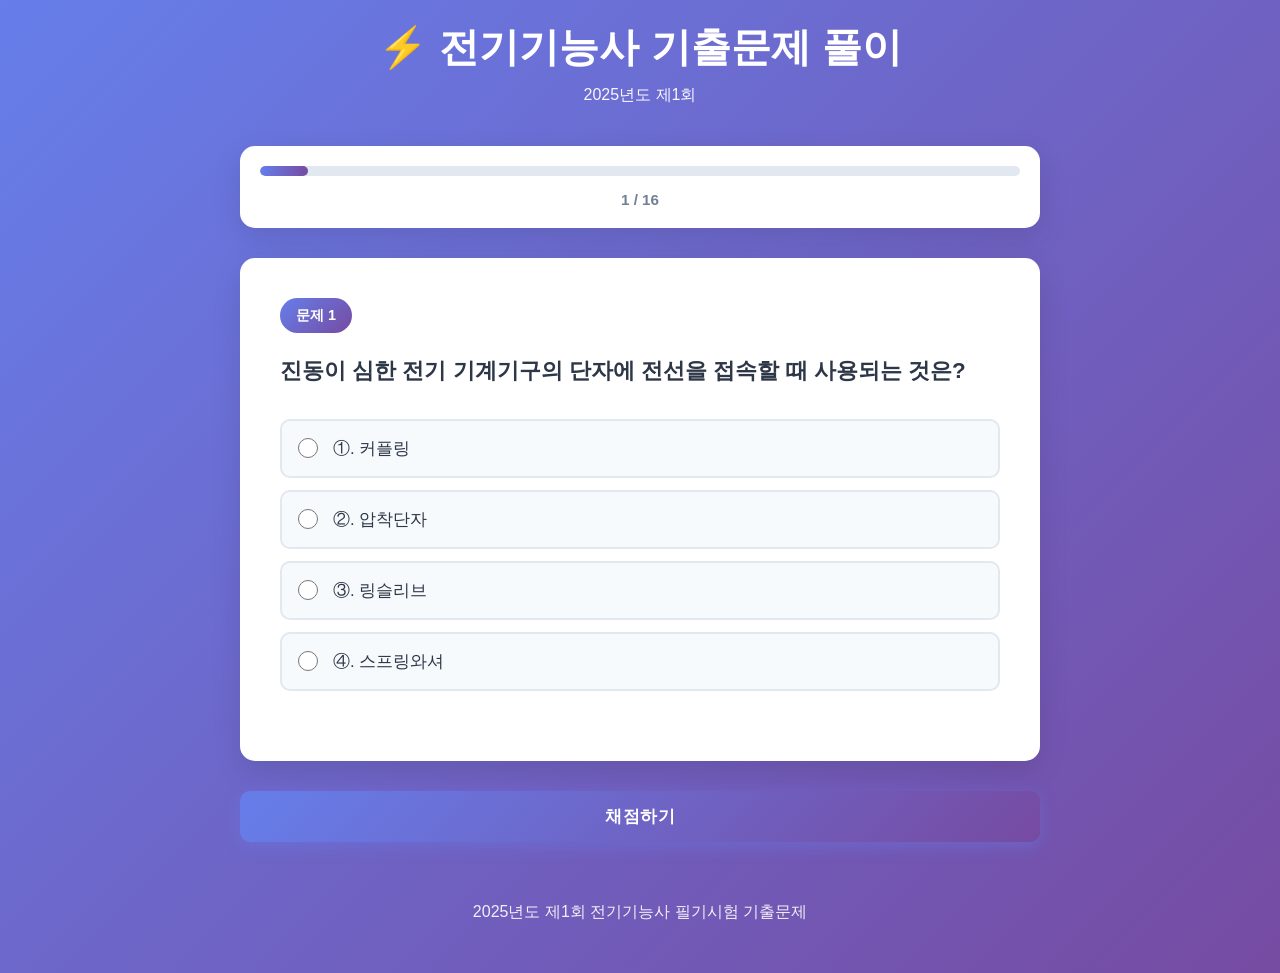
==== index.html @ 712843f0 "Add electric technician practice quiz website" ====
<!DOCTYPE html>
<html lang="ko">
<head>
    <meta charset="UTF-8">
    <meta name="viewport" content="width=device-width, initial-scale=1.0">
    <title>⚡ 전기기능사 기출문제 풀이</title>
    <link rel="stylesheet" href="style.css">
</head>
<body>
    <div class="container">
        <!-- 헤더 -->
        <header class="header">
            <h1>⚡ 전기기능사 기출문제 풀이</h1>
            <p class="subtitle">2025년도 제1회</p>
        </header>

        <!-- 진행 상황 -->
        <div class="progress-section">
            <div class="progress-bar">
                <div class="progress-fill" id="progressFill"></div>
            </div>
            <p class="progress-text">
                <span id="currentQuestion">1</span> / <span id="totalQuestions">16</span>
            </p>
        </div>

        <!-- 메인 컨텐츠 -->
        <main class="quiz-container">
            <!-- 문제 카드 -->
            <div class="question-card">
                <div class="question-number" id="questionNumber">문제 1</div>
                <div class="question-text" id="questionText">로딩 중...</div>
                
                <!-- 선택지 -->
                <div class="options-section">
                    <div class="options" id="optionsContainer">
                        <!-- JavaScript로 동적 생성 -->
                    </div>
                </div>

                <!-- 채점 결과 -->
                <div class="result-section" id="resultSection" style="display:none;">
                    <div class="result-message" id="resultMessage"></div>
                    <div class="correct-answer" id="correctAnswer"></div>
                </div>
            </div>

            <!-- 버튼 -->
            <div class="button-group">
                <button class="btn btn-submit" id="submitBtn">채점하기</button>
                <button class="btn btn-next" id="nextBtn" style="display:none;">다음 문제</button>
            </div>

            <!-- 완료 메시지 -->
            <div class="completion-section" id="completionSection" style="display:none;">
                <h2>모든 문제를 풀었습니다! 🎉</h2>
                <div class="final-score">
                    <p class="score-text">최종 성적</p>
                    <p class="score-number"><span id="finalScore">0</span> / 16</p>
                    <p class="score-percent"><span id="scorePercent">0</span>%</p>
                </div>
                <button class="btn btn-restart" id="restartBtn">처음부터 시작</button>
            </div>
        </main>

        <!-- 푸터 -->
        <footer class="footer">
            <p>2025년도 제1회 전기기능사 필기시험 기출문제</p>
        </footer>
    </div>

    <script src="app.js"></script>
</body>
</html>
---- style.css ----
* {
    margin: 0;
    padding: 0;
    box-sizing: border-box;
}

:root {
    --primary-color: #667eea;
    --secondary-color: #764ba2;
    --success-color: #48bb78;
    --danger-color: #f56565;
    --warning-color: #ed8936;
    --light-bg: #f7fafc;
    --white: #ffffff;
    --dark-text: #2d3748;
    --light-text: #718096;
}

body {
    font-family: -apple-system, BlinkMacSystemFont, 'Segoe UI', 'Roboto', 'Oxygen', 'Ubuntu', 'Cantarell', sans-serif;
    background: linear-gradient(135deg, var(--primary-color) 0%, var(--secondary-color) 100%);
    min-height: 100vh;
    padding: 20px;
    color: var(--dark-text);
}

.container {
    max-width: 800px;
    margin: 0 auto;
}

/* 헤더 */
.header {
    text-align: center;
    color: var(--white);
    margin-bottom: 40px;
    animation: slideDown 0.6s ease-out;
}

.header h1 {
    font-size: 2.5rem;
    margin-bottom: 10px;
    font-weight: 700;
}

.header .subtitle {
    font-size: 1rem;
    opacity: 0.95;
    font-weight: 300;
}

/* 진행 상황 */
.progress-section {
    background: var(--white);
    border-radius: 15px;
    padding: 20px;
    margin-bottom: 30px;
    box-shadow: 0 10px 30px rgba(0, 0, 0, 0.1);
    animation: slideUp 0.6s ease-out 0.1s both;
}

.progress-bar {
    width: 100%;
    height: 10px;
    background: #e2e8f0;
    border-radius: 10px;
    overflow: hidden;
    margin-bottom: 15px;
}

.progress-fill {
    height: 100%;
    background: linear-gradient(90deg, var(--primary-color), var(--secondary-color));
    border-radius: 10px;
    width: 6.25%;
    transition: width 0.4s ease;
}

.progress-text {
    text-align: center;
    color: var(--light-text);
    font-weight: 600;
    font-size: 0.95rem;
}

/* 퀴즈 컨테이너 */
.quiz-container {
    animation: slideUp 0.6s ease-out 0.2s both;
}

/* 문제 카드 */
.question-card {
    background: var(--white);
    border-radius: 15px;
    padding: 40px;
    margin-bottom: 30px;
    box-shadow: 0 10px 30px rgba(0, 0, 0, 0.1);
    animation: fadeIn 0.4s ease-out 0.3s both;
}

.question-number {
    display: inline-block;
    background: linear-gradient(135deg, var(--primary-color), var(--secondary-color));
    color: var(--white);
    padding: 8px 16px;
    border-radius: 20px;
    font-weight: 600;
    margin-bottom: 20px;
    font-size: 0.9rem;
}

.question-text {
    font-size: 1.4rem;
    font-weight: 600;
    margin-bottom: 30px;
    color: var(--dark-text);
    line-height: 1.6;
}

/* 선택지 */
.options-section {
    margin: 30px 0;
}

.options {
    display: flex;
    flex-direction: column;
    gap: 12px;
}

.option {
    display: flex;
    align-items: center;
    padding: 16px;
    border: 2px solid #e2e8f0;
    border-radius: 10px;
    cursor: pointer;
    transition: all 0.3s ease;
    background: var(--light-bg);
}

.option:hover {
    border-color: var(--primary-color);
    background: #f0f4ff;
}

.option input[type="radio"] {
    width: 20px;
    height: 20px;
    margin-right: 15px;
    cursor: pointer;
    accent-color: var(--primary-color);
}

.option label {
    flex: 1;
    cursor: pointer;
    font-size: 1.05rem;
    font-weight: 500;
}

.option.selected {
    border-color: var(--primary-color);
    background: #f0f4ff;
}

/* 결과 섹션 */
.result-section {
    margin-top: 30px;
    padding: 20px;
    border-radius: 10px;
    animation: slideUp 0.4s ease-out;
}

.result-message {
    font-size: 1.3rem;
    font-weight: 700;
    margin-bottom: 15px;
    padding: 15px;
    border-radius: 8px;
    text-align: center;
}

.result-message.correct {
    background: #c6f6d5;
    color: var(--success-color);
}

.result-message.incorrect {
    background: #fed7d7;
    color: var(--danger-color);
}

.correct-answer {
    background: #edf2f7;
    padding: 15px;
    border-left: 4px solid var(--primary-color);
    border-radius: 5px;
    font-size: 0.95rem;
    color: var(--dark-text);
}

/* 버튼 */
.button-group {
    display: flex;
    gap: 15px;
    margin-bottom: 30px;
    animation: slideUp 0.6s ease-out 0.4s both;
}

.btn {
    flex: 1;
    padding: 14px 30px;
    border: none;
    border-radius: 10px;
    font-size: 1.05rem;
    font-weight: 600;
    cursor: pointer;
    transition: all 0.3s ease;
    text-transform: uppercase;
    letter-spacing: 0.5px;
}

.btn-submit {
    background: linear-gradient(135deg, var(--primary-color), var(--secondary-color));
    color: var(--white);
    box-shadow: 0 5px 15px rgba(102, 126, 234, 0.4);
}

.btn-submit:hover {
    transform: translateY(-3px);
    box-shadow: 0 8px 20px rgba(102, 126, 234, 0.5);
}

.btn-submit:disabled {
    opacity: 0.5;
    cursor: not-allowed;
    transform: none;
}

.btn-next {
    background: var(--success-color);
    color: var(--white);
    box-shadow: 0 5px 15px rgba(72, 187, 120, 0.4);
}

.btn-next:hover {
    transform: translateY(-3px);
    box-shadow: 0 8px 20px rgba(72, 187, 120, 0.5);
}

.btn-restart {
    background: linear-gradient(135deg, var(--primary-color), var(--secondary-color));
    color: var(--white);
    box-shadow: 0 5px 15px rgba(102, 126, 234, 0.4);
}

.btn-restart:hover {
    transform: translateY(-3px);
    box-shadow: 0 8px 20px rgba(102, 126, 234, 0.5);
}

/* 완료 섹션 */
.completion-section {
    background: var(--white);
    border-radius: 15px;
    padding: 50px 40px;
    text-align: center;
    box-shadow: 0 10px 30px rgba(0, 0, 0, 0.1);
    animation: zoomIn 0.5s ease-out;
}

.completion-section h2 {
    font-size: 2rem;
    margin-bottom: 30px;
    color: var(--dark-text);
}

.final-score {
    background: linear-gradient(135deg, var(--primary-color), var(--secondary-color));
    color: var(--white);
    padding: 30px;
    border-radius: 15px;
    margin-bottom: 30px;
}

.score-text {
    font-size: 1rem;
    opacity: 0.95;
    margin-bottom: 10px;
}

.score-number {
    font-size: 3rem;
    font-weight: 700;
    margin-bottom: 10px;
}

.score-percent {
    font-size: 1.5rem;
    opacity: 0.9;
}

/* 푸터 */
.footer {
    text-align: center;
    color: var(--white);
    padding: 30px 0;
    opacity: 0.9;
}

/* 애니메이션 */
@keyframes slideDown {
    from {
        opacity: 0;
        transform: translateY(-30px);
    }
    to {
        opacity: 1;
        transform: translateY(0);
    }
}

@keyframes slideUp {
    from {
        opacity: 0;
        transform: translateY(30px);
    }
    to {
        opacity: 1;
        transform: translateY(0);
    }
}

@keyframes fadeIn {
    from {
        opacity: 0;
    }
    to {
        opacity: 1;
    }
}

@keyframes zoomIn {
    from {
        opacity: 0;
        transform: scale(0.95);
    }
    to {
        opacity: 1;
        transform: scale(1);
    }
}

/* 반응형 디자인 */
@media (max-width: 768px) {
    .header h1 {
        font-size: 2rem;
    }

    .question-card {
        padding: 25px;
    }

    .question-text {
        font-size: 1.2rem;
    }

    .button-group {
        flex-direction: column;
    }

    .btn {
        width: 100%;
    }

    .completion-section {
        padding: 30px 20px;
    }

    .score-number {
        font-size: 2.5rem;
    }
}

@media (max-width: 480px) {
    body {
        padding: 10px;
    }

    .header h1 {
        font-size: 1.5rem;
    }

    .header .subtitle {
        font-size: 0.9rem;
    }

    .question-card {
        padding: 15px;
    }

    .question-text {
        font-size: 1.1rem;
    }

    .option {
        padding: 12px;
    }

    .option label {
        font-size: 0.95rem;
    }
}
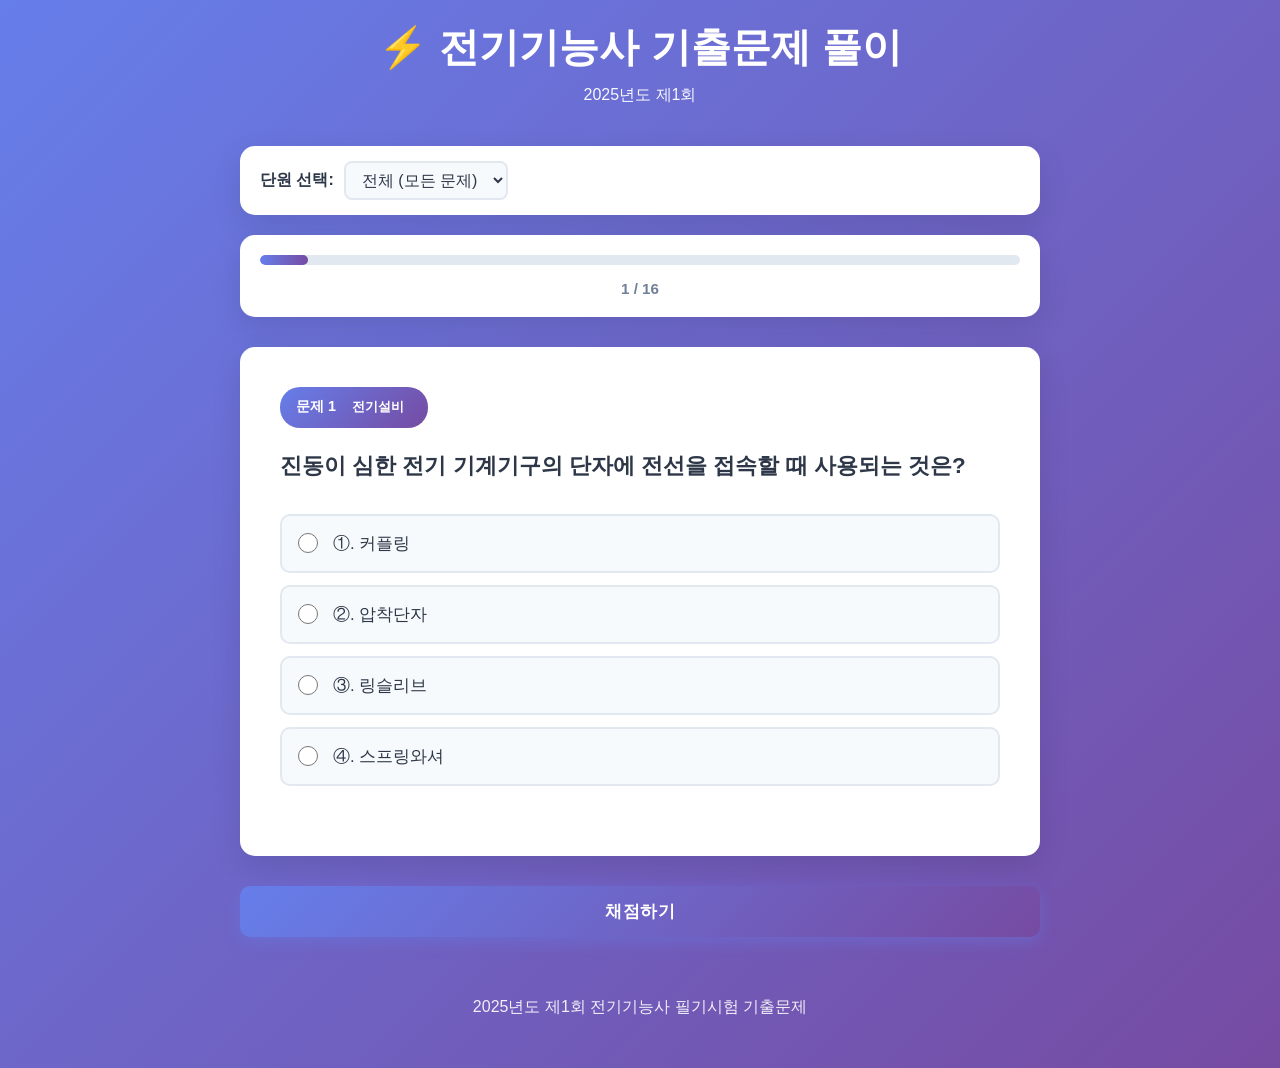
==== commit c6b54ffe: "Add category filtering and explanations from docx" ====
--- a/index.html
+++ b/index.html
@@ -13,6 +13,17 @@
             <h1>⚡ 전기기능사 기출문제 풀이</h1>
             <p class="subtitle">2025년도 제1회</p>
         </header>
+
+        <!-- 카테고리 선택 -->
+        <div class="category-section">
+            <label for="categorySelect">단원 선택:</label>
+            <select id="categorySelect">
+                <option value="all">전체 (모든 문제)</option>
+                <option value="전기이론">전기이론</option>
+                <option value="전기기기">전기기기</option>
+                <option value="전기설비">전기설비</option>
+            </select>
+        </div>
 
         <!-- 진행 상황 -->
         <div class="progress-section">
--- a/style.css
+++ b/style.css
@@ -14,6 +14,9 @@
     --white: #ffffff;
     --dark-text: #2d3748;
     --light-text: #718096;
+    --category-electrical-theory: #3182ce;
+    --category-electrical-machine: #d69e2e;
+    --category-electrical-equipment: #c53030;
 }
 
 body {
@@ -27,6 +30,41 @@
 .container {
     max-width: 800px;
     margin: 0 auto;
+}
+
+/* 카테고리 선택 */
+.category-section {
+    background: var(--white);
+    border-radius: 15px;
+    padding: 15px 20px;
+    margin-bottom: 20px;
+    box-shadow: 0 10px 30px rgba(0, 0, 0, 0.1);
+    display: flex;
+    align-items: center;
+    gap: 10px;
+    animation: slideUp 0.6s ease-out both;
+}
+
+.category-section label {
+    font-weight: 600;
+    color: var(--dark-text);
+}
+
+.category-section select {
+    padding: 8px 12px;
+    border: 2px solid #e2e8f0;
+    border-radius: 8px;
+    font-size: 1rem;
+    cursor: pointer;
+    transition: all 0.3s ease;
+    background: var(--light-bg);
+    color: var(--dark-text);
+}
+
+.category-section select:hover,
+.category-section select:focus {
+    border-color: var(--primary-color);
+    outline: none;
 }
 
 /* 헤더 */
@@ -107,6 +145,42 @@
     font-weight: 600;
     margin-bottom: 20px;
     font-size: 0.9rem;
+}
+
+.question-number.electrical-theory {
+    background: linear-gradient(135deg, #3182ce, #2c5aa0);
+}
+
+.question-number.electrical-machine {
+    background: linear-gradient(135deg, #d69e2e, #b7791f);
+}
+
+.question-number.electrical-equipment {
+    background: linear-gradient(135deg, #c53030, #9b2c2c);
+}
+
+.category-badge {
+    display: inline-block;
+    font-size: 0.8rem;
+    padding: 4px 8px;
+    border-radius: 4px;
+    margin-left: 8px;
+    font-weight: 600;
+}
+
+.category-badge.electrical-theory {
+    background: rgba(49, 130, 206, 0.2);
+    color: #3182ce;
+}
+
+.category-badge.electrical-machine {
+    background: rgba(214, 158, 46, 0.2);
+    color: #d69e2e;
+}
+
+.category-badge.electrical-equipment {
+    background: rgba(197, 48, 48, 0.2);
+    color: #c53030;
 }
 
 .question-text {
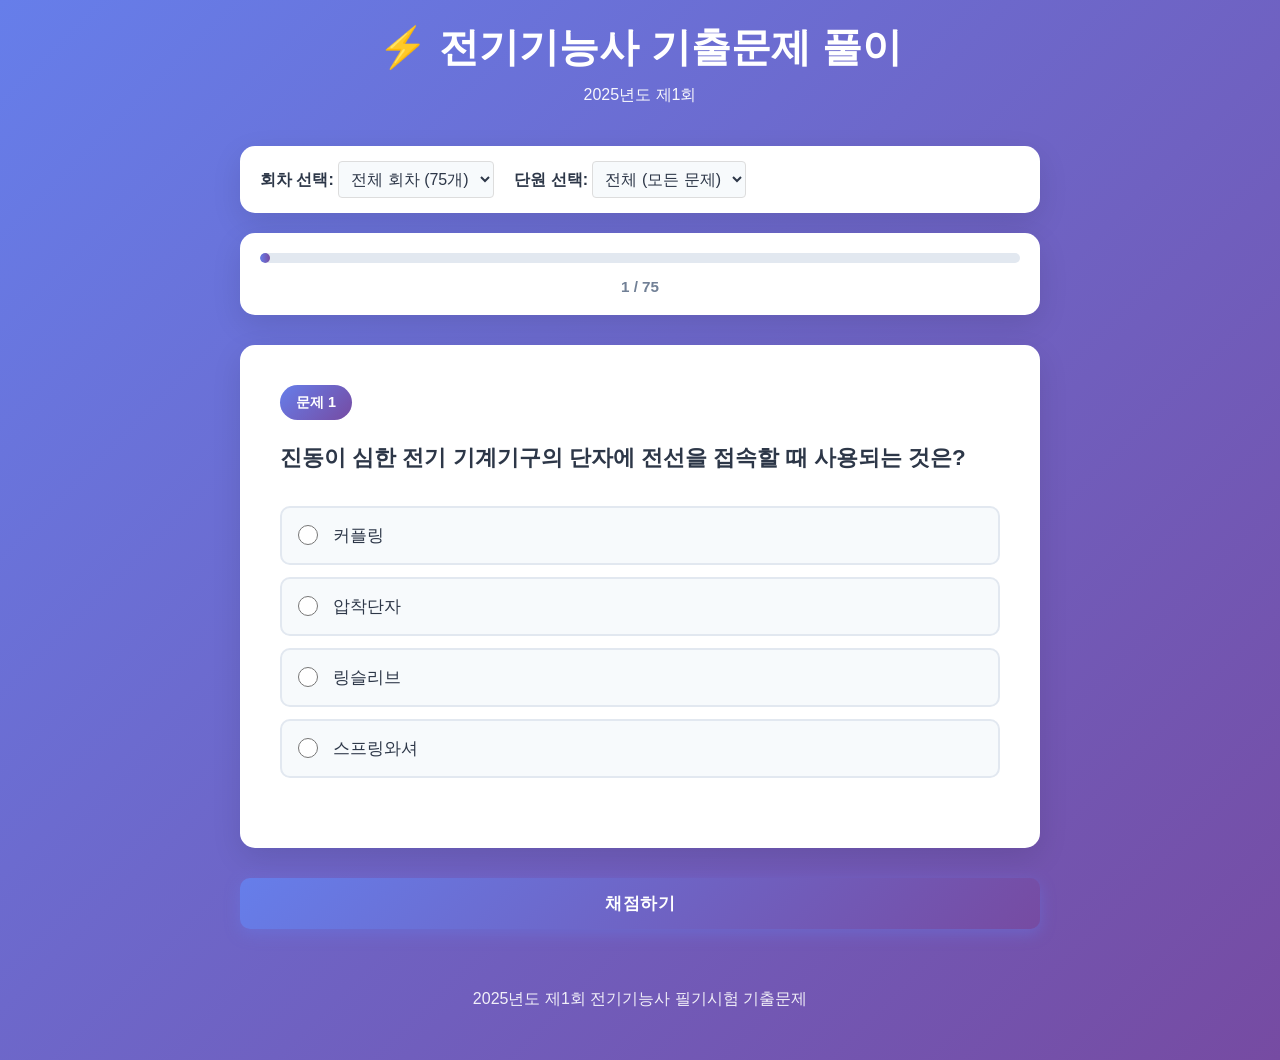
==== commit 3545ab51: "문제 추가" ====
--- a/index.html
+++ b/index.html
@@ -14,15 +14,30 @@
             <p class="subtitle">2025년도 제1회</p>
         </header>
 
-        <!-- 카테고리 선택 -->
+        <!-- 카테고리 및 회차 선택 -->
         <div class="category-section">
-            <label for="categorySelect">단원 선택:</label>
-            <select id="categorySelect">
-                <option value="all">전체 (모든 문제)</option>
-                <option value="전기이론">전기이론</option>
-                <option value="전기기기">전기기기</option>
-                <option value="전기설비">전기설비</option>
-            </select>
+            <div style="display: flex; gap: 20px; flex-wrap: wrap; align-items: center;">
+                <div>
+                    <label for="examSelect" style="font-weight: 600;">회차 선택:</label>
+                    <select id="examSelect" style="padding: 8px; border-radius: 4px; border: 1px solid #ddd;">
+                        <option value="all">전체 회차 (75개)</option>
+                        <option value="제1회">제1회 (32개)</option>
+                        <option value="제2회">제2회 (16개)</option>
+                        <option value="제3회">제3회 (12개)</option>
+                        <option value="제4회">제4회 (15개)</option>
+                    </select>
+                </div>
+                
+                <div>
+                    <label for="categorySelect" style="font-weight: 600;">단원 선택:</label>
+                    <select id="categorySelect" style="padding: 8px; border-radius: 4px; border: 1px solid #ddd;">
+                        <option value="all">전체 (모든 문제)</option>
+                        <option value="전기이론">전기이론</option>
+                        <option value="전기기기">전기기기</option>
+                        <option value="전기설비">전기설비</option>
+                    </select>
+                </div>
+            </div>
         </div>
 
         <!-- 진행 상황 -->
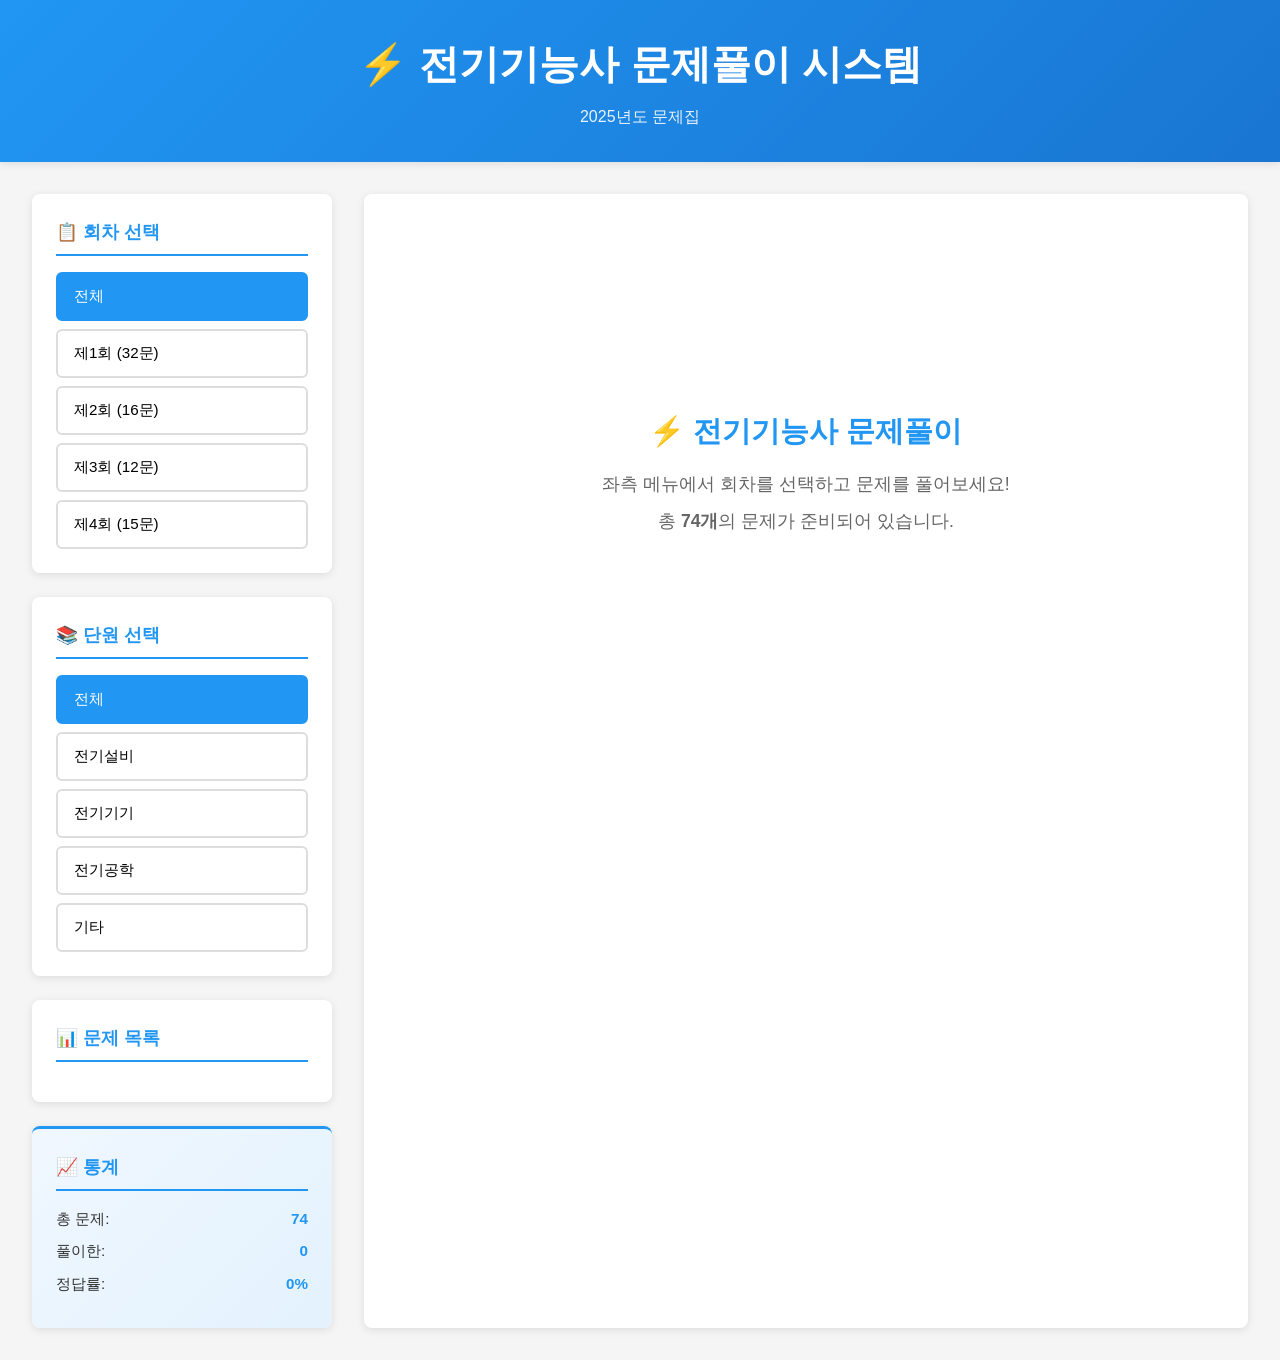
==== commit 36c1aa2e: "리셋" ====
--- a/index.html
+++ b/index.html
@@ -3,96 +3,125 @@
 <head>
     <meta charset="UTF-8">
     <meta name="viewport" content="width=device-width, initial-scale=1.0">
-    <title>⚡ 전기기능사 기출문제 풀이</title>
+    <title>전기기능사 문제풀이 | 2025년도</title>
     <link rel="stylesheet" href="style.css">
 </head>
 <body>
     <div class="container">
         <!-- 헤더 -->
         <header class="header">
-            <h1>⚡ 전기기능사 기출문제 풀이</h1>
-            <p class="subtitle">2025년도 제1회</p>
+            <h1>⚡ 전기기능사 문제풀이 시스템</h1>
+            <p class="subtitle">2025년도 문제집</p>
         </header>
 
-        <!-- 카테고리 및 회차 선택 -->
-        <div class="category-section">
-            <div style="display: flex; gap: 20px; flex-wrap: wrap; align-items: center;">
-                <div>
-                    <label for="examSelect" style="font-weight: 600;">회차 선택:</label>
-                    <select id="examSelect" style="padding: 8px; border-radius: 4px; border: 1px solid #ddd;">
-                        <option value="all">전체 회차 (75개)</option>
-                        <option value="제1회">제1회 (32개)</option>
-                        <option value="제2회">제2회 (16개)</option>
-                        <option value="제3회">제3회 (12개)</option>
-                        <option value="제4회">제4회 (15개)</option>
-                    </select>
+        <!-- 메인 콘텐츠 -->
+        <main class="main-content">
+            <!-- 좌측 메뉴 -->
+            <aside class="sidebar">
+                <div class="menu-section">
+                    <h3>📋 회차 선택</h3>
+                    <div class="exam-buttons">
+                        <button class="exam-btn active" data-exam="all">전체</button>
+                        <button class="exam-btn" data-exam="제1회">제1회 (32문)</button>
+                        <button class="exam-btn" data-exam="제2회">제2회 (16문)</button>
+                        <button class="exam-btn" data-exam="제3회">제3회 (12문)</button>
+                        <button class="exam-btn" data-exam="제4회">제4회 (15문)</button>
+                    </div>
                 </div>
-                
-                <div>
-                    <label for="categorySelect" style="font-weight: 600;">단원 선택:</label>
-                    <select id="categorySelect" style="padding: 8px; border-radius: 4px; border: 1px solid #ddd;">
-                        <option value="all">전체 (모든 문제)</option>
-                        <option value="전기이론">전기이론</option>
-                        <option value="전기기기">전기기기</option>
-                        <option value="전기설비">전기설비</option>
-                    </select>
+
+                <div class="menu-section">
+                    <h3>📚 단원 선택</h3>
+                    <div class="category-buttons">
+                        <button class="category-btn active" data-category="all">전체</button>
+                        <button class="category-btn" data-category="전기설비">전기설비</button>
+                        <button class="category-btn" data-category="전기기기">전기기기</button>
+                        <button class="category-btn" data-category="전기공학">전기공학</button>
+                        <button class="category-btn" data-category="기타">기타</button>
+                    </div>
                 </div>
-            </div>
-        </div>
 
-        <!-- 진행 상황 -->
-        <div class="progress-section">
-            <div class="progress-bar">
-                <div class="progress-fill" id="progressFill"></div>
-            </div>
-            <p class="progress-text">
-                <span id="currentQuestion">1</span> / <span id="totalQuestions">16</span>
-            </p>
-        </div>
-
-        <!-- 메인 컨텐츠 -->
-        <main class="quiz-container">
-            <!-- 문제 카드 -->
-            <div class="question-card">
-                <div class="question-number" id="questionNumber">문제 1</div>
-                <div class="question-text" id="questionText">로딩 중...</div>
-                
-                <!-- 선택지 -->
-                <div class="options-section">
-                    <div class="options" id="optionsContainer">
+                <div class="menu-section">
+                    <h3>📊 문제 목록</h3>
+                    <div class="problem-list" id="problemList">
                         <!-- JavaScript로 동적 생성 -->
                     </div>
                 </div>
 
-                <!-- 채점 결과 -->
-                <div class="result-section" id="resultSection" style="display:none;">
-                    <div class="result-message" id="resultMessage"></div>
-                    <div class="correct-answer" id="correctAnswer"></div>
+                <div class="menu-section stats">
+                    <h3>📈 통계</h3>
+                    <div class="stat-info">
+                        <div>총 문제: <span id="totalProblems">0</span></div>
+                        <div>풀이한: <span id="solvedProblems">0</span></div>
+                        <div>정답률: <span id="correctRate">0%</span></div>
+                    </div>
                 </div>
-            </div>
+            </aside>
 
-            <!-- 버튼 -->
-            <div class="button-group">
-                <button class="btn btn-submit" id="submitBtn">채점하기</button>
-                <button class="btn btn-next" id="nextBtn" style="display:none;">다음 문제</button>
-            </div>
+            <!-- 우측 콘텐츠 -->
+            <section class="content">
+                <!-- 문제 내용 -->
+                <div class="problem-container" id="problemContainer">
+                    <div class="loading">
+                        <p>📚 문제를 불러오는 중...</p>
+                    </div>
+                </div>
 
-            <!-- 완료 메시지 -->
-            <div class="completion-section" id="completionSection" style="display:none;">
-                <h2>모든 문제를 풀었습니다! 🎉</h2>
-                <div class="final-score">
-                    <p class="score-text">최종 성적</p>
-                    <p class="score-number"><span id="finalScore">0</span> / 16</p>
-                    <p class="score-percent"><span id="scorePercent">0</span>%</p>
+                <!-- 문제 상세 정보 -->
+                <div class="problem-detail" id="problemDetail" style="display: none;">
+                    <!-- 문제 정보 -->
+                    <div class="problem-header">
+                        <div class="problem-number">문제 <span id="detailNumber">0</span></div>
+                        <div class="problem-exam">
+                            <span id="detailExam">제1회</span>
+                        </div>
+                    </div>
+
+                    <!-- 문제 텍스트 -->
+                    <div class="problem-text" id="detailQuestion">
+                        <!-- JavaScript로 설정 -->
+                    </div>
+
+                    <!-- 선택지 -->
+                    <div class="options-container">
+                        <div class="option" data-index="0">
+                            <span class="option-symbol">①</span>
+                            <span class="option-text" id="option0"><!-- JavaScript로 설정 --></span>
+                        </div>
+                        <div class="option" data-index="1">
+                            <span class="option-symbol">②</span>
+                            <span class="option-text" id="option1"><!-- JavaScript로 설정 --></span>
+                        </div>
+                        <div class="option" data-index="2">
+                            <span class="option-symbol">③</span>
+                            <span class="option-text" id="option2"><!-- JavaScript로 설정 --></span>
+                        </div>
+                        <div class="option" data-index="3">
+                            <span class="option-symbol">④</span>
+                            <span class="option-text" id="option3"><!-- JavaScript로 설정 --></span>
+                        </div>
+                    </div>
+
+                    <!-- 결과 표시 -->
+                    <div class="result-container" id="resultContainer" style="display: none;">
+                        <div class="result" id="resultMessage">
+                            <!-- JavaScript로 설정 -->
+                        </div>
+
+                        <!-- 설명 -->
+                        <div class="explanation" id="explanation">
+                            <!-- JavaScript로 설정 -->
+                        </div>
+
+                        <!-- 네비게이션 -->
+                        <div class="navigation">
+                            <button id="prevBtn" class="nav-btn">← 이전</button>
+                            <button id="nextBtn" class="nav-btn">다음 →</button>
+                            <button id="resetBtn" class="nav-btn reset">다시 풀기</button>
+                        </div>
+                    </div>
                 </div>
-                <button class="btn btn-restart" id="restartBtn">처음부터 시작</button>
-            </div>
+            </section>
         </main>
-
-        <!-- 푸터 -->
-        <footer class="footer">
-            <p>2025년도 제1회 전기기능사 필기시험 기출문제</p>
-        </footer>
     </div>
 
     <script src="app.js"></script>
--- a/style.css
+++ b/style.css
@@ -1,3 +1,7 @@
+/* ============================================================
+   전기기능사 문제풀이 시스템 - CSS 스타일시트
+   ============================================================ */
+
 * {
     margin: 0;
     padding: 0;
@@ -5,389 +9,267 @@
 }
 
 :root {
-    --primary-color: #667eea;
-    --secondary-color: #764ba2;
-    --success-color: #48bb78;
-    --danger-color: #f56565;
-    --warning-color: #ed8936;
-    --light-bg: #f7fafc;
-    --white: #ffffff;
-    --dark-text: #2d3748;
-    --light-text: #718096;
-    --category-electrical-theory: #3182ce;
-    --category-electrical-machine: #d69e2e;
-    --category-electrical-equipment: #c53030;
+    --primary-color: #2196F3;
+    --secondary-color: #4CAF50;
+    --danger-color: #f44336;
+    --warning-color: #ff9800;
+    --success-color: #4CAF50;
+    --bg-color: #f5f5f5;
+    --text-color: #333;
+    --border-color: #ddd;
+    --shadow: 0 2px 8px rgba(0, 0, 0, 0.1);
+    --shadow-lg: 0 4px 16px rgba(0, 0, 0, 0.15);
+}
+
+html {
+    scroll-behavior: smooth;
 }
 
 body {
-    font-family: -apple-system, BlinkMacSystemFont, 'Segoe UI', 'Roboto', 'Oxygen', 'Ubuntu', 'Cantarell', sans-serif;
-    background: linear-gradient(135deg, var(--primary-color) 0%, var(--secondary-color) 100%);
+    font-family: 'Segoe UI', Tahoma, Geneva, Verdana, sans-serif;
+    background-color: var(--bg-color);
+    color: var(--text-color);
+    line-height: 1.6;
+}
+
+/* ============================================================
+   컨테이너 및 레이아웃
+   ============================================================ */
+
+.container {
+    display: flex;
+    flex-direction: column;
     min-height: 100vh;
-    padding: 20px;
-    color: var(--dark-text);
-}
-
-.container {
-    max-width: 800px;
+}
+
+.header {
+    background: linear-gradient(135deg, var(--primary-color), #1976D2);
+    color: white;
+    padding: 2rem;
+    text-align: center;
+    box-shadow: var(--shadow);
+}
+
+.header h1 {
+    font-size: 2.5rem;
+    margin-bottom: 0.5rem;
+    font-weight: 700;
+}
+
+.subtitle {
+    font-size: 1rem;
+    opacity: 0.9;
+}
+
+.main-content {
+    display: flex;
+    flex: 1;
+    gap: 2rem;
+    padding: 2rem;
+    max-width: 1400px;
     margin: 0 auto;
-}
-
-/* 카테고리 선택 */
-.category-section {
-    background: var(--white);
-    border-radius: 15px;
-    padding: 15px 20px;
-    margin-bottom: 20px;
-    box-shadow: 0 10px 30px rgba(0, 0, 0, 0.1);
-    display: flex;
-    align-items: center;
-    gap: 10px;
-    animation: slideUp 0.6s ease-out both;
-}
-
-.category-section label {
-    font-weight: 600;
-    color: var(--dark-text);
-}
-
-.category-section select {
-    padding: 8px 12px;
-    border: 2px solid #e2e8f0;
+    width: 100%;
+}
+
+/* ============================================================
+   사이드바
+   ============================================================ */
+
+.sidebar {
+    width: 300px;
+    display: flex;
+    flex-direction: column;
+    gap: 1.5rem;
+}
+
+.menu-section {
+    background: white;
+    padding: 1.5rem;
     border-radius: 8px;
-    font-size: 1rem;
+    box-shadow: var(--shadow);
+}
+
+.menu-section h3 {
+    margin-bottom: 1rem;
+    font-size: 1.1rem;
+    color: var(--primary-color);
+    border-bottom: 2px solid var(--primary-color);
+    padding-bottom: 0.5rem;
+}
+
+/* ============================================================
+   버튼 스타일
+   ============================================================ */
+
+.exam-buttons,
+.category-buttons {
+    display: flex;
+    flex-direction: column;
+    gap: 0.5rem;
+}
+
+.exam-btn,
+.category-btn,
+.problem-item-btn {
+    background: white;
+    border: 2px solid var(--border-color);
+    padding: 0.75rem 1rem;
+    border-radius: 6px;
     cursor: pointer;
     transition: all 0.3s ease;
-    background: var(--light-bg);
-    color: var(--dark-text);
-}
-
-.category-section select:hover,
-.category-section select:focus {
+    text-align: left;
+    font-size: 0.95rem;
+}
+
+.exam-btn:hover,
+.category-btn:hover,
+.problem-item-btn:hover {
     border-color: var(--primary-color);
-    outline: none;
-}
-
-/* 헤더 */
-.header {
+    background-color: #f0f7ff;
+}
+
+.exam-btn.active,
+.category-btn.active {
+    background-color: var(--primary-color);
+    color: white;
+    border-color: var(--primary-color);
+}
+
+.problem-item-btn {
+    padding: 0.5rem 0.75rem;
+    font-size: 0.9rem;
+}
+
+.problem-item-btn.solved {
+    background-color: #e8f5e9;
+    border-color: var(--success-color);
+    color: var(--success-color);
+}
+
+.problem-item-btn.solved::before {
+    content: "✓ ";
+}
+
+/* ============================================================
+   문제 목록
+   ============================================================ */
+
+.problem-list {
+    display: grid;
+    grid-template-columns: repeat(2, 1fr);
+    gap: 0.5rem;
+    max-height: 300px;
+    overflow-y: auto;
+    padding-right: 0.5rem;
+}
+
+.problem-list::-webkit-scrollbar {
+    width: 6px;
+}
+
+.problem-list::-webkit-scrollbar-track {
+    background: var(--bg-color);
+}
+
+.problem-list::-webkit-scrollbar-thumb {
+    background: var(--border-color);
+    border-radius: 3px;
+}
+
+.problem-list::-webkit-scrollbar-thumb:hover {
+    background: #999;
+}
+
+/* ============================================================
+   통계
+   ============================================================ */
+
+.stats {
+    background: linear-gradient(135deg, #f0f7ff, #e3f2fd);
+    border-top: 3px solid var(--primary-color);
+}
+
+.stat-info {
+    font-size: 0.95rem;
+}
+
+.stat-info > div {
+    margin: 0.5rem 0;
+    display: flex;
+    justify-content: space-between;
+}
+
+.stat-info span {
+    font-weight: 700;
+    color: var(--primary-color);
+}
+
+/* ============================================================
+   메인 콘텐츠
+   ============================================================ */
+
+.content {
+    flex: 1;
+    background: white;
+    padding: 2rem;
+    border-radius: 8px;
+    box-shadow: var(--shadow);
+    min-height: 600px;
+}
+
+.loading {
     text-align: center;
-    color: var(--white);
-    margin-bottom: 40px;
-    animation: slideDown 0.6s ease-out;
-}
-
-.header h1 {
-    font-size: 2.5rem;
-    margin-bottom: 10px;
-    font-weight: 700;
-}
-
-.header .subtitle {
-    font-size: 1rem;
-    opacity: 0.95;
-    font-weight: 300;
-}
-
-/* 진행 상황 */
-.progress-section {
-    background: var(--white);
-    border-radius: 15px;
-    padding: 20px;
-    margin-bottom: 30px;
-    box-shadow: 0 10px 30px rgba(0, 0, 0, 0.1);
-    animation: slideUp 0.6s ease-out 0.1s both;
-}
-
-.progress-bar {
-    width: 100%;
-    height: 10px;
-    background: #e2e8f0;
-    border-radius: 10px;
-    overflow: hidden;
-    margin-bottom: 15px;
-}
-
-.progress-fill {
-    height: 100%;
-    background: linear-gradient(90deg, var(--primary-color), var(--secondary-color));
-    border-radius: 10px;
-    width: 6.25%;
-    transition: width 0.4s ease;
-}
-
-.progress-text {
+    padding: 2rem;
+    color: #999;
+}
+
+.loading p {
+    font-size: 1.2rem;
+}
+
+/* ============================================================
+   문제 컨테이너
+   ============================================================ */
+
+.problem-container {
     text-align: center;
-    color: var(--light-text);
-    font-weight: 600;
-    font-size: 0.95rem;
-}
-
-/* 퀴즈 컨테이너 */
-.quiz-container {
-    animation: slideUp 0.6s ease-out 0.2s both;
-}
-
-/* 문제 카드 */
-.question-card {
-    background: var(--white);
-    border-radius: 15px;
-    padding: 40px;
-    margin-bottom: 30px;
-    box-shadow: 0 10px 30px rgba(0, 0, 0, 0.1);
-    animation: fadeIn 0.4s ease-out 0.3s both;
-}
-
-.question-number {
-    display: inline-block;
-    background: linear-gradient(135deg, var(--primary-color), var(--secondary-color));
-    color: var(--white);
-    padding: 8px 16px;
-    border-radius: 20px;
-    font-weight: 600;
-    margin-bottom: 20px;
-    font-size: 0.9rem;
-}
-
-.question-number.electrical-theory {
-    background: linear-gradient(135deg, #3182ce, #2c5aa0);
-}
-
-.question-number.electrical-machine {
-    background: linear-gradient(135deg, #d69e2e, #b7791f);
-}
-
-.question-number.electrical-equipment {
-    background: linear-gradient(135deg, #c53030, #9b2c2c);
-}
-
-.category-badge {
-    display: inline-block;
-    font-size: 0.8rem;
-    padding: 4px 8px;
-    border-radius: 4px;
-    margin-left: 8px;
-    font-weight: 600;
-}
-
-.category-badge.electrical-theory {
-    background: rgba(49, 130, 206, 0.2);
-    color: #3182ce;
-}
-
-.category-badge.electrical-machine {
-    background: rgba(214, 158, 46, 0.2);
-    color: #d69e2e;
-}
-
-.category-badge.electrical-equipment {
-    background: rgba(197, 48, 48, 0.2);
-    color: #c53030;
-}
-
-.question-text {
-    font-size: 1.4rem;
-    font-weight: 600;
-    margin-bottom: 30px;
-    color: var(--dark-text);
-    line-height: 1.6;
-}
-
-/* 선택지 */
-.options-section {
-    margin: 30px 0;
-}
-
-.options {
-    display: flex;
-    flex-direction: column;
-    gap: 12px;
-}
-
-.option {
+}
+
+.problem-container.welcome {
     display: flex;
     align-items: center;
-    padding: 16px;
-    border: 2px solid #e2e8f0;
-    border-radius: 10px;
-    cursor: pointer;
-    transition: all 0.3s ease;
-    background: var(--light-bg);
-}
-
-.option:hover {
-    border-color: var(--primary-color);
-    background: #f0f4ff;
-}
-
-.option input[type="radio"] {
-    width: 20px;
-    height: 20px;
-    margin-right: 15px;
-    cursor: pointer;
-    accent-color: var(--primary-color);
-}
-
-.option label {
-    flex: 1;
-    cursor: pointer;
-    font-size: 1.05rem;
-    font-weight: 500;
-}
-
-.option.selected {
-    border-color: var(--primary-color);
-    background: #f0f4ff;
-}
-
-/* 결과 섹션 */
-.result-section {
-    margin-top: 30px;
-    padding: 20px;
-    border-radius: 10px;
-    animation: slideUp 0.4s ease-out;
-}
-
-.result-message {
-    font-size: 1.3rem;
-    font-weight: 700;
-    margin-bottom: 15px;
-    padding: 15px;
-    border-radius: 8px;
+    justify-content: center;
+    min-height: 500px;
+}
+
+.welcome-text {
     text-align: center;
 }
 
-.result-message.correct {
-    background: #c6f6d5;
-    color: var(--success-color);
-}
-
-.result-message.incorrect {
-    background: #fed7d7;
-    color: var(--danger-color);
-}
-
-.correct-answer {
-    background: #edf2f7;
-    padding: 15px;
-    border-left: 4px solid var(--primary-color);
-    border-radius: 5px;
-    font-size: 0.95rem;
-    color: var(--dark-text);
-}
-
-/* 버튼 */
-.button-group {
-    display: flex;
-    gap: 15px;
-    margin-bottom: 30px;
-    animation: slideUp 0.6s ease-out 0.4s both;
-}
-
-.btn {
-    flex: 1;
-    padding: 14px 30px;
-    border: none;
-    border-radius: 10px;
-    font-size: 1.05rem;
-    font-weight: 600;
-    cursor: pointer;
-    transition: all 0.3s ease;
-    text-transform: uppercase;
-    letter-spacing: 0.5px;
-}
-
-.btn-submit {
-    background: linear-gradient(135deg, var(--primary-color), var(--secondary-color));
-    color: var(--white);
-    box-shadow: 0 5px 15px rgba(102, 126, 234, 0.4);
-}
-
-.btn-submit:hover {
-    transform: translateY(-3px);
-    box-shadow: 0 8px 20px rgba(102, 126, 234, 0.5);
-}
-
-.btn-submit:disabled {
-    opacity: 0.5;
-    cursor: not-allowed;
-    transform: none;
-}
-
-.btn-next {
-    background: var(--success-color);
-    color: var(--white);
-    box-shadow: 0 5px 15px rgba(72, 187, 120, 0.4);
-}
-
-.btn-next:hover {
-    transform: translateY(-3px);
-    box-shadow: 0 8px 20px rgba(72, 187, 120, 0.5);
-}
-
-.btn-restart {
-    background: linear-gradient(135deg, var(--primary-color), var(--secondary-color));
-    color: var(--white);
-    box-shadow: 0 5px 15px rgba(102, 126, 234, 0.4);
-}
-
-.btn-restart:hover {
-    transform: translateY(-3px);
-    box-shadow: 0 8px 20px rgba(102, 126, 234, 0.5);
-}
-
-/* 완료 섹션 */
-.completion-section {
-    background: var(--white);
-    border-radius: 15px;
-    padding: 50px 40px;
-    text-align: center;
-    box-shadow: 0 10px 30px rgba(0, 0, 0, 0.1);
-    animation: zoomIn 0.5s ease-out;
-}
-
-.completion-section h2 {
-    font-size: 2rem;
-    margin-bottom: 30px;
-    color: var(--dark-text);
-}
-
-.final-score {
-    background: linear-gradient(135deg, var(--primary-color), var(--secondary-color));
-    color: var(--white);
-    padding: 30px;
-    border-radius: 15px;
-    margin-bottom: 30px;
-}
-
-.score-text {
-    font-size: 1rem;
-    opacity: 0.95;
-    margin-bottom: 10px;
-}
-
-.score-number {
-    font-size: 3rem;
-    font-weight: 700;
-    margin-bottom: 10px;
-}
-
-.score-percent {
-    font-size: 1.5rem;
-    opacity: 0.9;
-}
-
-/* 푸터 */
-.footer {
-    text-align: center;
-    color: var(--white);
-    padding: 30px 0;
-    opacity: 0.9;
-}
-
-/* 애니메이션 */
-@keyframes slideDown {
+.welcome-text h2 {
+    color: var(--primary-color);
+    margin-bottom: 1rem;
+    font-size: 1.8rem;
+}
+
+.welcome-text p {
+    font-size: 1.1rem;
+    color: #666;
+    margin-bottom: 0.5rem;
+}
+
+/* ============================================================
+   문제 상세 정보
+   ============================================================ */
+
+.problem-detail {
+    animation: fadeIn 0.3s ease-in;
+}
+
+@keyframes fadeIn {
     from {
         opacity: 0;
-        transform: translateY(-30px);
+        transform: translateY(10px);
     }
     to {
         opacity: 1;
@@ -395,10 +277,123 @@
     }
 }
 
+.problem-header {
+    display: flex;
+    justify-content: space-between;
+    align-items: center;
+    margin-bottom: 1.5rem;
+    padding-bottom: 1rem;
+    border-bottom: 2px solid var(--border-color);
+}
+
+.problem-number {
+    font-size: 1.5rem;
+    font-weight: 700;
+    color: var(--primary-color);
+}
+
+.problem-exam {
+    background: linear-gradient(135deg, var(--primary-color), #1976D2);
+    color: white;
+    padding: 0.5rem 1rem;
+    border-radius: 20px;
+    font-size: 0.9rem;
+    font-weight: 600;
+}
+
+/* ============================================================
+   문제 텍스트
+   ============================================================ */
+
+.problem-text {
+    background: #f9f9f9;
+    padding: 1.5rem;
+    border-radius: 8px;
+    margin-bottom: 1.5rem;
+    border-left: 4px solid var(--primary-color);
+    line-height: 1.8;
+    font-size: 1.1rem;
+    text-align: left;
+    min-height: 80px;
+    display: flex;
+    align-items: center;
+}
+
+/* ============================================================
+   선택지
+   ============================================================ */
+
+.options-container {
+    display: grid;
+    grid-template-columns: repeat(2, 1fr);
+    gap: 1rem;
+    margin-bottom: 2rem;
+}
+
+.option {
+    background: #f9f9f9;
+    border: 2px solid var(--border-color);
+    padding: 1rem;
+    border-radius: 8px;
+    cursor: pointer;
+    transition: all 0.3s ease;
+    display: flex;
+    align-items: flex-start;
+    gap: 0.75rem;
+    text-align: left;
+}
+
+.option:hover {
+    background: #f0f7ff;
+    border-color: var(--primary-color);
+    transform: translateY(-2px);
+}
+
+.option-symbol {
+    font-weight: 700;
+    color: var(--primary-color);
+    font-size: 1.2rem;
+    min-width: 30px;
+}
+
+.option-text {
+    flex: 1;
+    line-height: 1.5;
+}
+
+.option.selected {
+    background: #e3f2fd;
+    border-color: var(--primary-color);
+    border-width: 3px;
+}
+
+.option.correct {
+    background: #e8f5e9;
+    border-color: var(--success-color);
+    border-width: 3px;
+}
+
+.option.incorrect {
+    background: #ffebee;
+    border-color: var(--danger-color);
+    border-width: 3px;
+}
+
+/* ============================================================
+   결과
+   ============================================================ */
+
+.result-container {
+    animation: slideUp 0.4s ease;
+    margin-top: 2rem;
+    padding-top: 2rem;
+    border-top: 2px solid var(--border-color);
+}
+
 @keyframes slideUp {
     from {
         opacity: 0;
-        transform: translateY(30px);
+        transform: translateY(20px);
     }
     to {
         opacity: 1;
@@ -406,83 +401,174 @@
     }
 }
 
-@keyframes fadeIn {
-    from {
-        opacity: 0;
-    }
-    to {
-        opacity: 1;
-    }
-}
-
-@keyframes zoomIn {
-    from {
-        opacity: 0;
-        transform: scale(0.95);
-    }
-    to {
-        opacity: 1;
-        transform: scale(1);
-    }
-}
-
-/* 반응형 디자인 */
+.result {
+    padding: 1.5rem;
+    border-radius: 8px;
+    margin-bottom: 1.5rem;
+    font-size: 1.1rem;
+    font-weight: 600;
+}
+
+.result.correct {
+    background: #e8f5e9;
+    color: var(--success-color);
+    border-left: 4px solid var(--success-color);
+}
+
+.result.incorrect {
+    background: #ffebee;
+    color: var(--danger-color);
+    border-left: 4px solid var(--danger-color);
+}
+
+/* ============================================================
+   설명
+   ============================================================ */
+
+.explanation {
+    background: #fffacd;
+    padding: 1.5rem;
+    border-radius: 8px;
+    border-left: 4px solid var(--warning-color);
+    margin-bottom: 1.5rem;
+    line-height: 1.7;
+    font-size: 0.95rem;
+}
+
+.explanation-title {
+    font-weight: 700;
+    color: var(--warning-color);
+    margin-bottom: 0.5rem;
+}
+
+.explanation-content {
+    color: #333;
+    white-space: pre-wrap;
+    word-break: break-word;
+}
+
+/* ============================================================
+   네비게이션 버튼
+   ============================================================ */
+
+.navigation {
+    display: flex;
+    gap: 1rem;
+    justify-content: center;
+    margin-top: 1.5rem;
+}
+
+.nav-btn {
+    background: var(--primary-color);
+    color: white;
+    border: none;
+    padding: 0.75rem 1.5rem;
+    border-radius: 6px;
+    cursor: pointer;
+    font-size: 1rem;
+    font-weight: 600;
+    transition: all 0.3s ease;
+}
+
+.nav-btn:hover {
+    background: #1976D2;
+    transform: translateY(-2px);
+    box-shadow: var(--shadow);
+}
+
+.nav-btn:active {
+    transform: translateY(0);
+}
+
+.nav-btn.reset {
+    background: var(--secondary-color);
+}
+
+.nav-btn.reset:hover {
+    background: #45a049;
+}
+
+.nav-btn:disabled {
+    opacity: 0.5;
+    cursor: not-allowed;
+}
+
+/* ============================================================
+   반응형 디자인
+   ============================================================ */
+
+@media (max-width: 1200px) {
+    .main-content {
+        flex-direction: column;
+        gap: 1rem;
+    }
+
+    .sidebar {
+        width: 100%;
+    }
+
+    .problem-list {
+        grid-template-columns: repeat(4, 1fr);
+        max-height: none;
+    }
+}
+
 @media (max-width: 768px) {
     .header h1 {
-        font-size: 2rem;
-    }
-
-    .question-card {
-        padding: 25px;
-    }
-
-    .question-text {
-        font-size: 1.2rem;
-    }
-
-    .button-group {
+        font-size: 1.8rem;
+    }
+
+    .options-container {
+        grid-template-columns: 1fr;
+    }
+
+    .problem-header {
         flex-direction: column;
-    }
-
-    .btn {
+        align-items: flex-start;
+        gap: 0.5rem;
+    }
+
+    .menu-section {
+        padding: 1rem;
+    }
+
+    .exam-buttons,
+    .category-buttons {
+        display: grid;
+        grid-template-columns: repeat(2, 1fr);
+    }
+
+    .problem-list {
+        grid-template-columns: repeat(3, 1fr);
+    }
+
+    .navigation {
+        flex-direction: column;
+    }
+
+    .nav-btn {
         width: 100%;
     }
-
-    .completion-section {
-        padding: 30px 20px;
-    }
-
-    .score-number {
-        font-size: 2.5rem;
-    }
-}
-
-@media (max-width: 480px) {
-    body {
-        padding: 10px;
-    }
-
-    .header h1 {
-        font-size: 1.5rem;
-    }
-
-    .header .subtitle {
-        font-size: 0.9rem;
-    }
-
-    .question-card {
-        padding: 15px;
-    }
-
-    .question-text {
-        font-size: 1.1rem;
-    }
-
-    .option {
-        padding: 12px;
-    }
-
-    .option label {
-        font-size: 0.95rem;
-    }
-}
+}
+
+/* ============================================================
+   스크롤바 커스텀
+   ============================================================ */
+
+::-webkit-scrollbar {
+    width: 8px;
+    height: 8px;
+}
+
+::-webkit-scrollbar-track {
+    background: var(--bg-color);
+}
+
+::-webkit-scrollbar-thumb {
+    background: #bbb;
+    border-radius: 4px;
+}
+
+::-webkit-scrollbar-thumb:hover {
+    background: #999;
+}
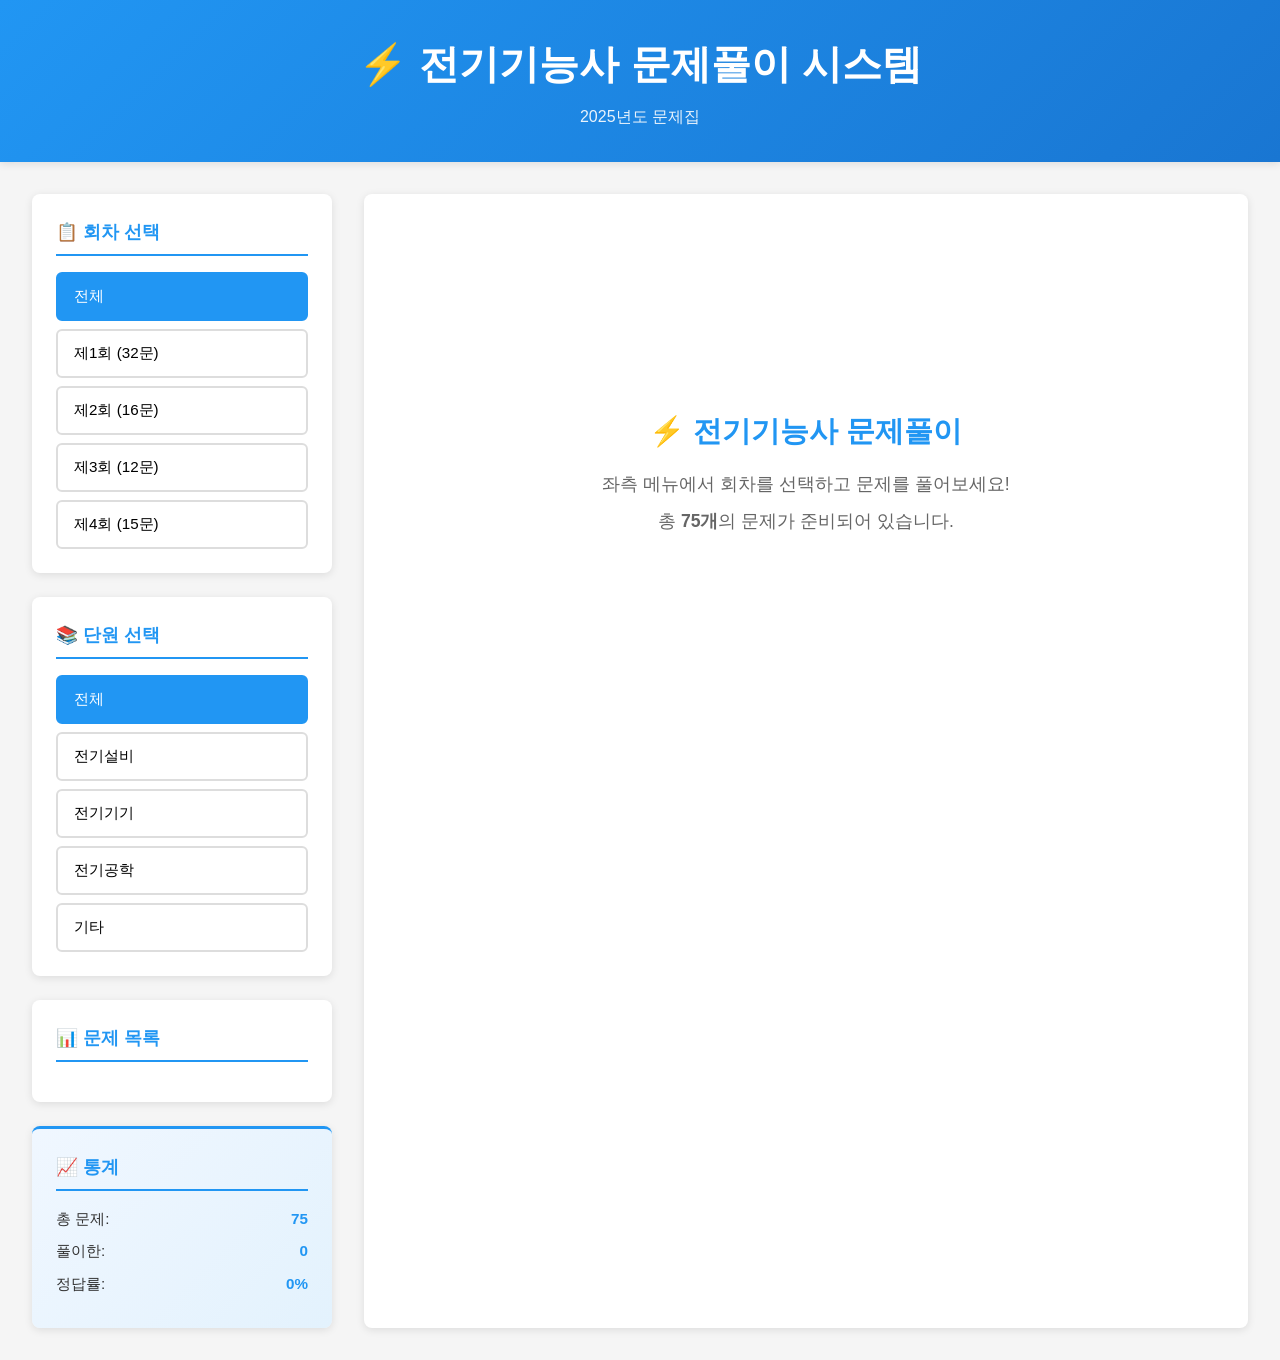
==== commit 86331dd0: "전체 리셋2" ====
--- a/index.html
+++ b/index.html
@@ -76,6 +76,11 @@
                         </div>
                     </div>
 
+                    <!-- 문제 이미지 -->
+                    <div class="problem-image" id="problemImage" style="display: none;">
+                        <img id="problemImg" src="" alt="문제 이미지">
+                    </div>
+
                     <!-- 문제 텍스트 -->
                     <div class="problem-text" id="detailQuestion">
                         <!-- JavaScript로 설정 -->
--- a/style.css
+++ b/style.css
@@ -302,6 +302,26 @@
 }
 
 /* ============================================================
+   문제 이미지
+   ============================================================ */
+
+.problem-image {
+    margin-bottom: 1.5rem;
+    text-align: center;
+    background: #f5f5f5;
+    padding: 1rem;
+    border-radius: 8px;
+}
+
+.problem-image img {
+    max-width: 100%;
+    height: auto;
+    max-height: 400px;
+    border-radius: 6px;
+    box-shadow: 0 2px 8px rgba(0, 0, 0, 0.1);
+}
+
+/* ============================================================
    문제 텍스트
    ============================================================ */
 
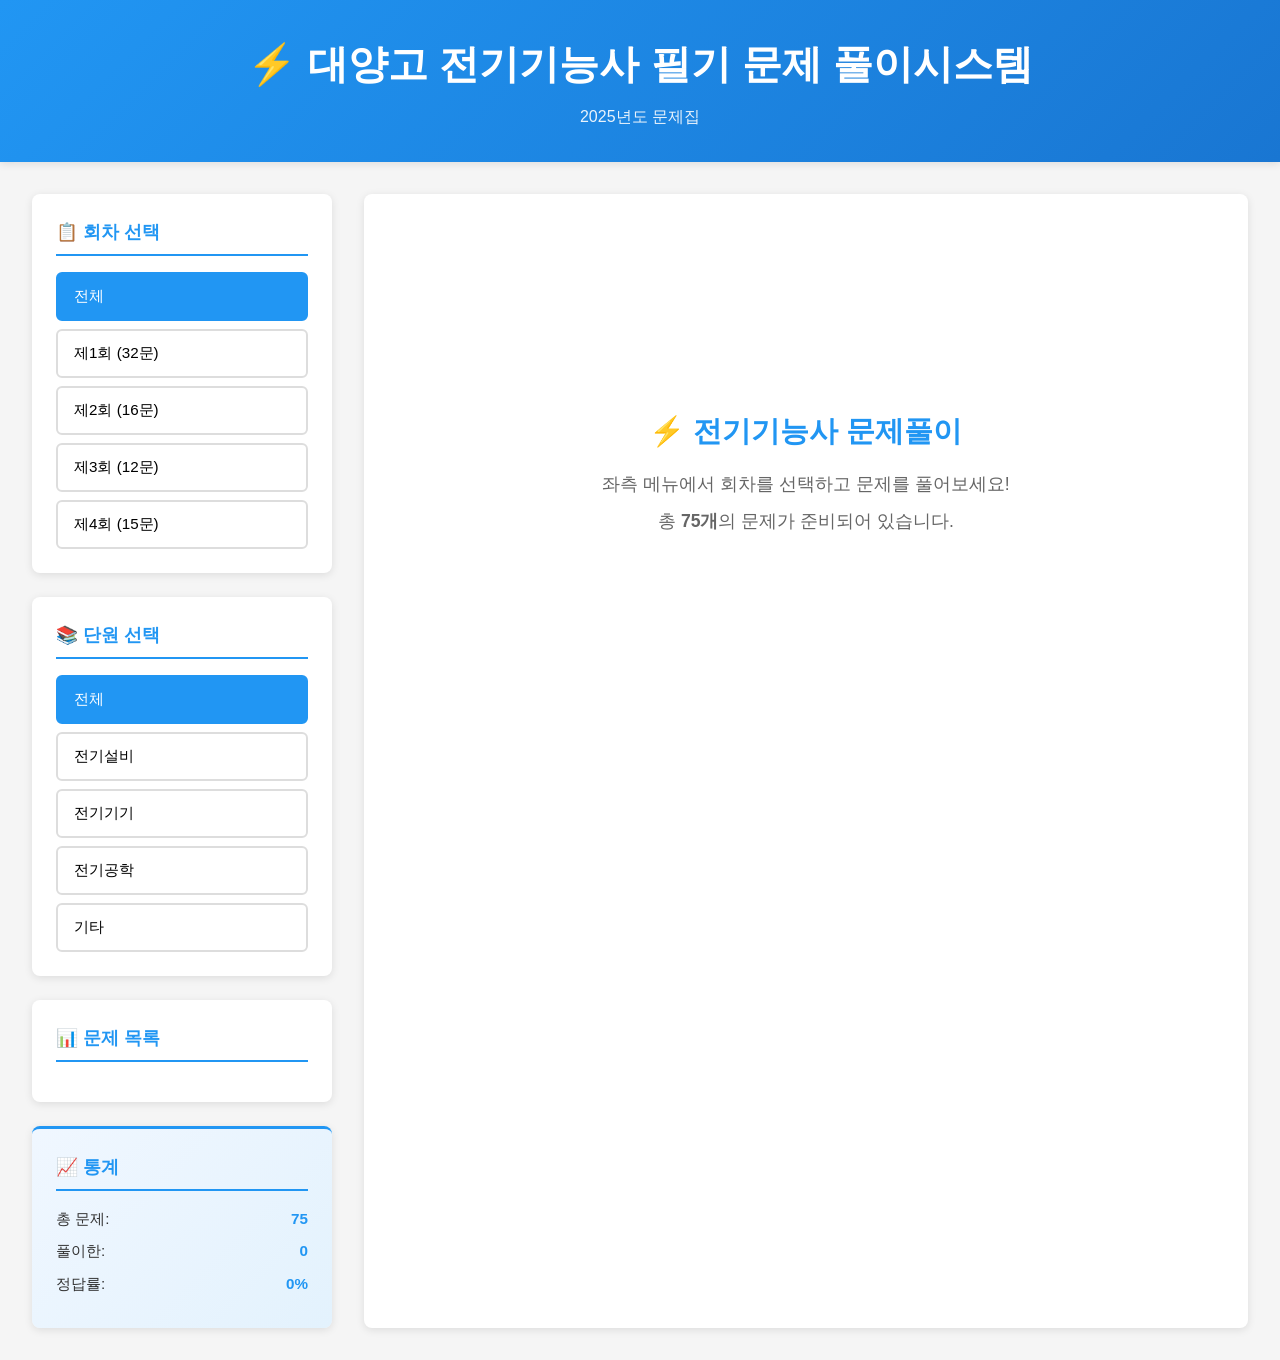
==== commit e8bc8689: "수정" ====
--- a/index.html
+++ b/index.html
@@ -3,14 +3,14 @@
 <head>
     <meta charset="UTF-8">
     <meta name="viewport" content="width=device-width, initial-scale=1.0">
-    <title>전기기능사 문제풀이 | 2025년도</title>
+    <title>대양고 전기기능사 필기 문제 풀이시스템</title>
     <link rel="stylesheet" href="style.css">
 </head>
 <body>
     <div class="container">
         <!-- 헤더 -->
         <header class="header">
-            <h1>⚡ 전기기능사 문제풀이 시스템</h1>
+            <h1>⚡ 대양고 전기기능사 필기 문제 풀이시스템</h1>
             <p class="subtitle">2025년도 문제집</p>
         </header>
 
--- a/style.css
+++ b/style.css
@@ -592,3 +592,32 @@
 ::-webkit-scrollbar-thumb:hover {
     background: #999;
 }
+
+/* ============================================================
+   문제의 HTML 테이블 스타일
+   ============================================================ */
+
+.problem-table {
+    width: 100%;
+    border-collapse: collapse;
+    margin: 1.5rem 0;
+    background: white;
+    border: 2px solid var(--primary-color);
+    border-radius: 8px;
+    overflow: hidden;
+    box-shadow: var(--shadow);
+}
+
+.problem-table td {
+    padding: 1.5rem;
+    border: 1px solid var(--border-color);
+    line-height: 1.8;
+    text-align: left;
+    font-size: 0.95rem;
+}
+
+.problem-detail-question {
+    font-size: 1.1rem;
+    line-height: 1.8;
+    margin-bottom: 1.5rem;
+}
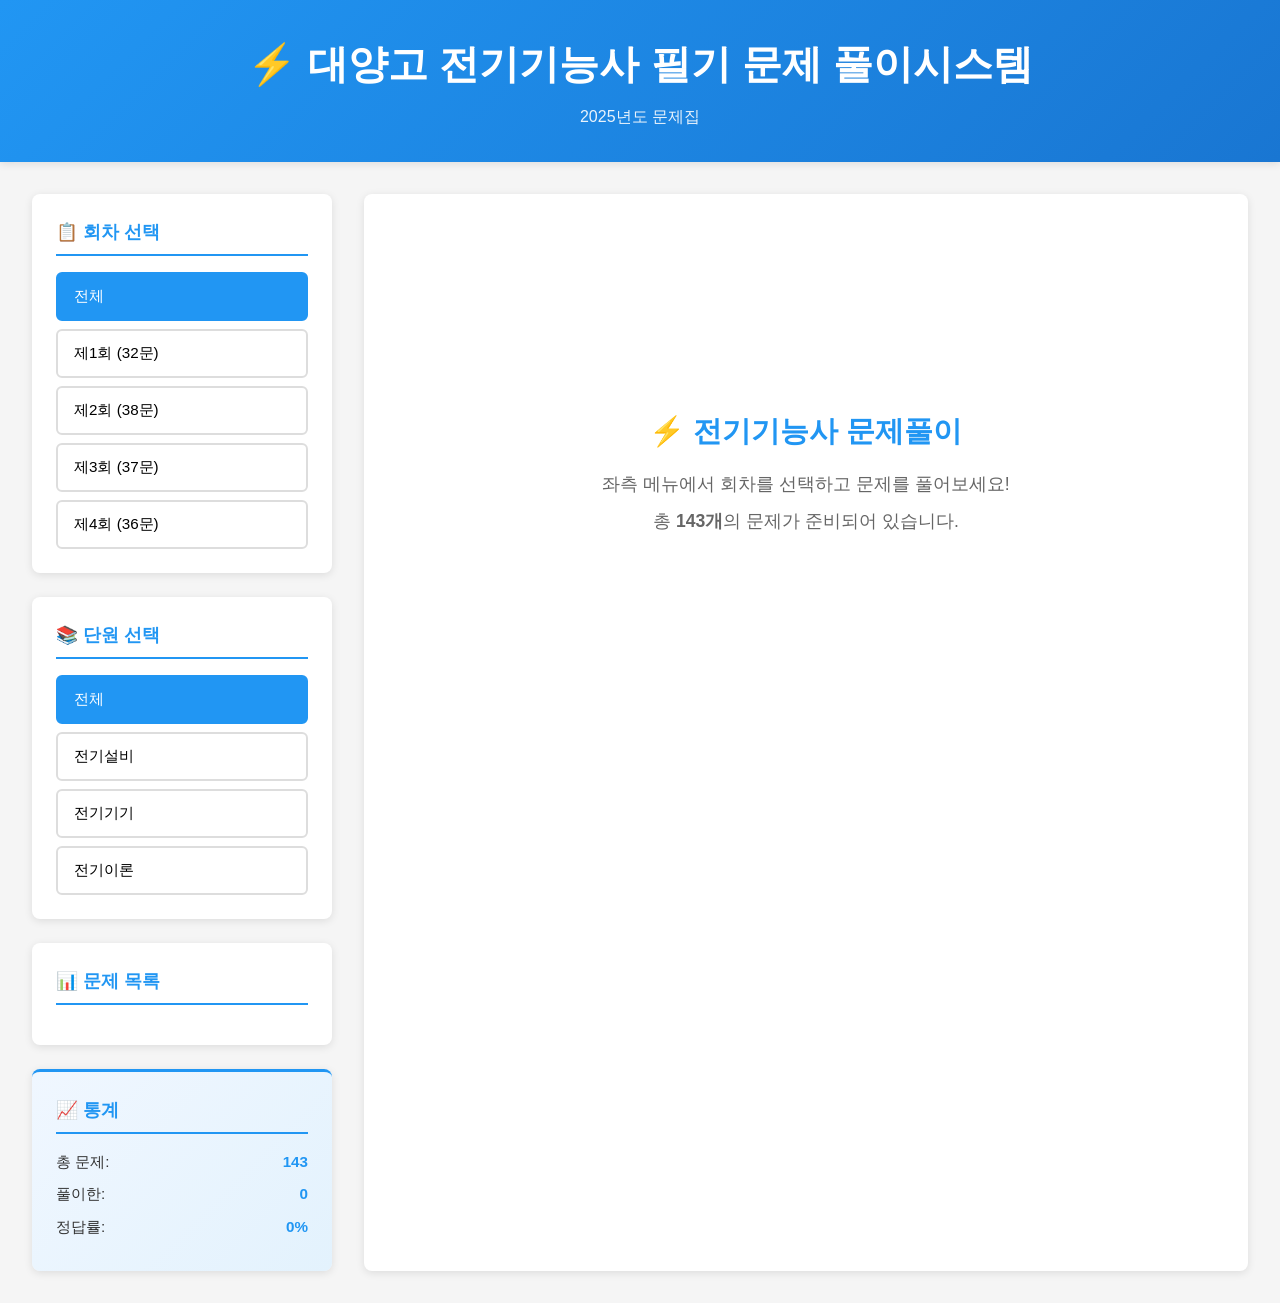
==== commit b312c670: "문제 추가" ====
--- a/index.html
+++ b/index.html
@@ -23,9 +23,9 @@
                     <div class="exam-buttons">
                         <button class="exam-btn active" data-exam="all">전체</button>
                         <button class="exam-btn" data-exam="제1회">제1회 (32문)</button>
-                        <button class="exam-btn" data-exam="제2회">제2회 (16문)</button>
-                        <button class="exam-btn" data-exam="제3회">제3회 (12문)</button>
-                        <button class="exam-btn" data-exam="제4회">제4회 (15문)</button>
+                        <button class="exam-btn" data-exam="제2회">제2회 (38문)</button>
+                        <button class="exam-btn" data-exam="제3회">제3회 (37문)</button>
+                        <button class="exam-btn" data-exam="제4회">제4회 (36문)</button>
                     </div>
                 </div>
 
@@ -35,8 +35,7 @@
                         <button class="category-btn active" data-category="all">전체</button>
                         <button class="category-btn" data-category="전기설비">전기설비</button>
                         <button class="category-btn" data-category="전기기기">전기기기</button>
-                        <button class="category-btn" data-category="전기공학">전기공학</button>
-                        <button class="category-btn" data-category="기타">기타</button>
+                        <button class="category-btn" data-category="전기이론">전기이론</button>
                     </div>
                 </div>
 
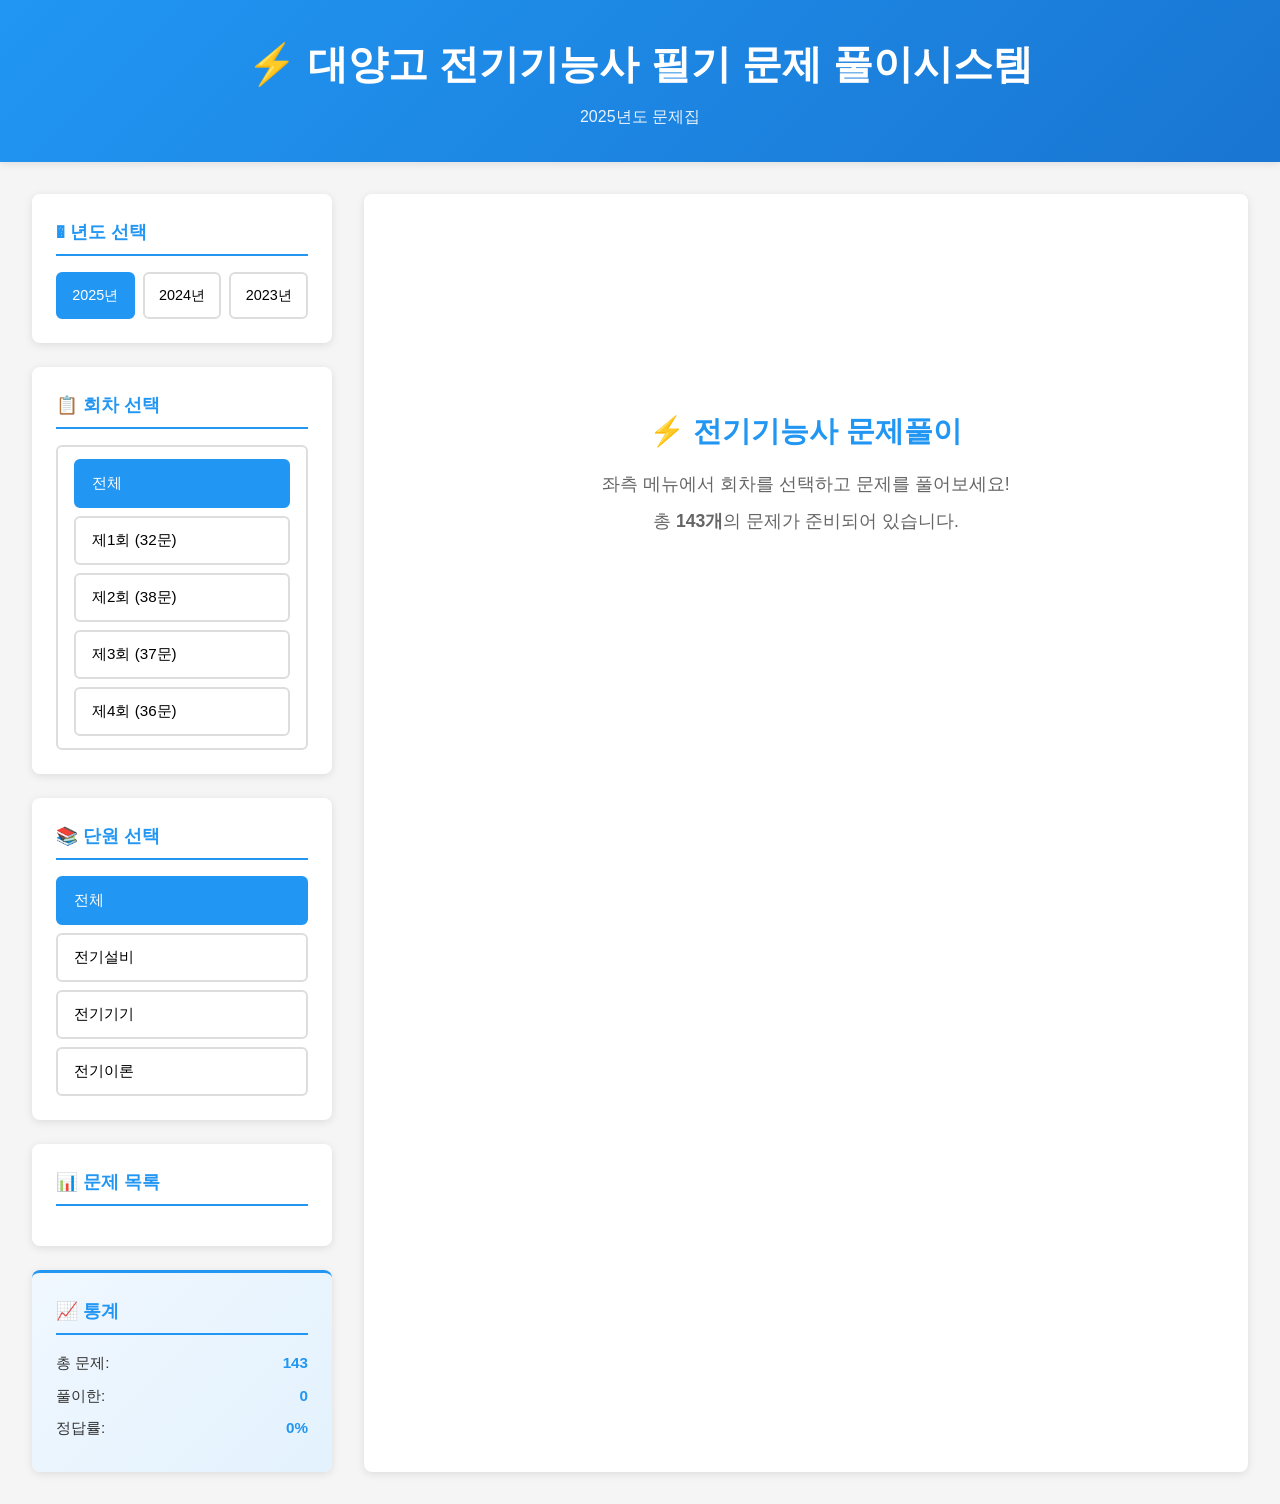
==== commit 9bd053c7: "년도 회차 추가" ====
--- a/index.html
+++ b/index.html
@@ -19,13 +19,19 @@
             <!-- 좌측 메뉴 -->
             <aside class="sidebar">
                 <div class="menu-section">
+                    <h3>� 년도 선택</h3>
+                    <div class="year-buttons" id="yearButtons">
+                        <button class="year-btn active" data-year="2025">2025년</button>
+                        <button class="year-btn" data-year="2024">2024년</button>
+                        <button class="year-btn" data-year="2023">2023년</button>
+                    </div>
+                </div>
+
+                <div class="menu-section">
                     <h3>📋 회차 선택</h3>
-                    <div class="exam-buttons">
+                    <div class="exam-buttons" id="examButtons">
                         <button class="exam-btn active" data-exam="all">전체</button>
-                        <button class="exam-btn" data-exam="제1회">제1회 (32문)</button>
-                        <button class="exam-btn" data-exam="제2회">제2회 (38문)</button>
-                        <button class="exam-btn" data-exam="제3회">제3회 (37문)</button>
-                        <button class="exam-btn" data-exam="제4회">제4회 (36문)</button>
+                        <!-- 동적으로 생성됨 -->
                     </div>
                 </div>
 
--- a/style.css
+++ b/style.css
@@ -108,6 +108,38 @@
     gap: 0.5rem;
 }
 
+.year-buttons {
+    display: flex;
+    flex-direction: row;
+    gap: 0.5rem;
+}
+
+.year-btn {
+    flex: 1;
+    background: white;
+    border: 2px solid var(--border-color);
+    padding: 0.75rem 0.5rem;
+    border-radius: 6px;
+    cursor: pointer;
+    transition: all 0.3s ease;
+    text-align: center;
+    font-size: 0.9rem;
+    font-weight: 500;
+}
+
+.year-btn:hover {
+    border-color: var(--primary-color);
+    background-color: #f0f7ff;
+}
+
+.year-btn.active {
+    background-color: var(--primary-color);
+    color: white;
+    border-color: var(--primary-color);
+}
+
+.exam-buttons,
+
 .exam-btn,
 .category-btn,
 .problem-item-btn {
